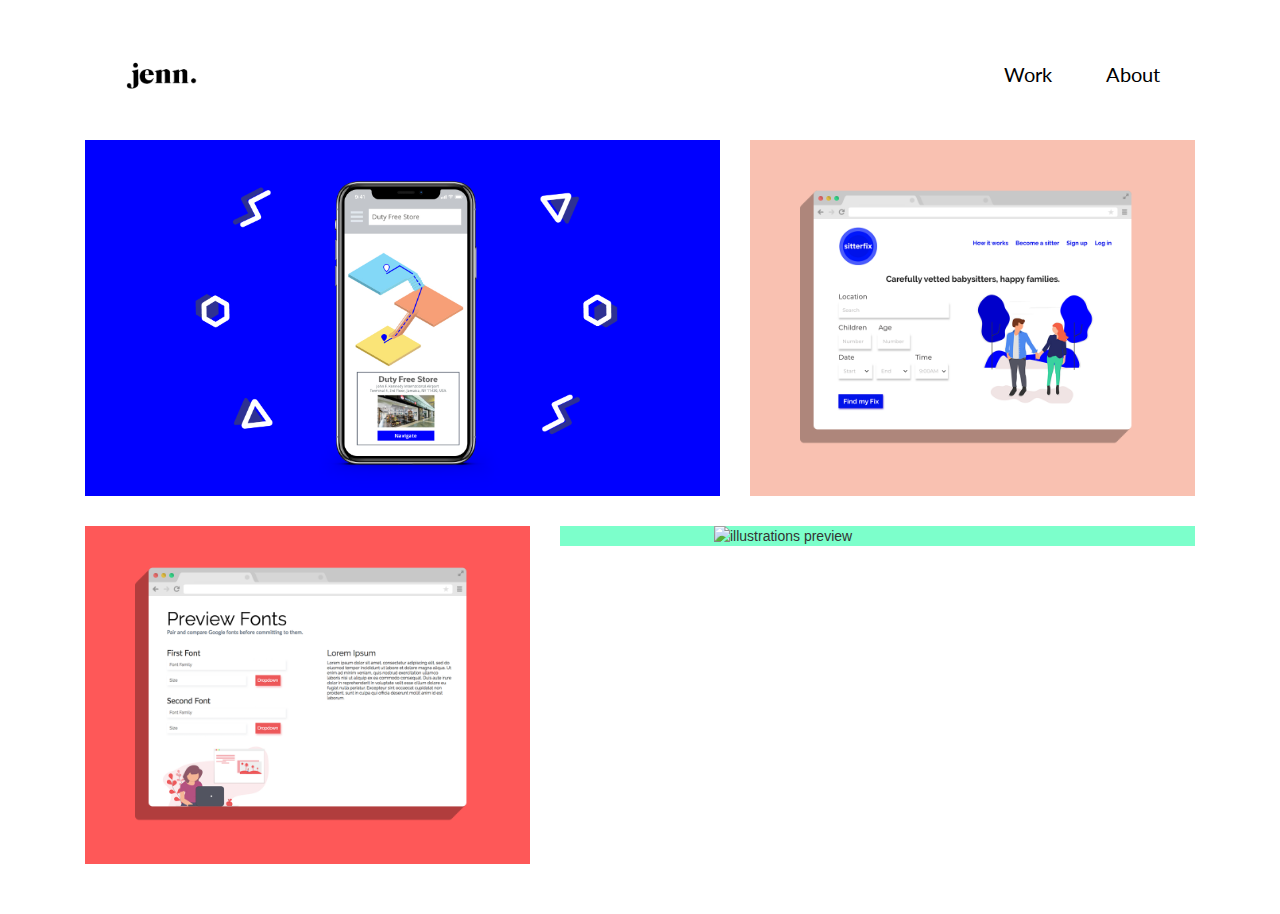
==== index.html @ c3b218ec "renamed work to index.html" ====
<!DOCTYPE html>
<html lang="en">
    <head>
        <title>Jenny Gechen</title>
        <link rel="icon" href="assets/favicon.png">
        <link href="https://fonts.googleapis.com/css?family=Lato:400,700,900" rel="stylesheet">
        <link rel="stylesheet" href="https://maxcdn.bootstrapcdn.com/bootstrap/3.3.7/css/bootstrap.min.css" integrity="sha384-BVYiiSIFeK1dGmJRAkycuHAHRg32OmUcww7on3RYdg4Va+PmSTsz/K68vbdEjh4u" crossorigin="anonymous">
        <link rel="stylesheet" type="text/css" href="css/style.css">
        <script src="https://code.jquery.com/jquery-3.3.1.min.js" integrity="sha256-FgpCb/KJQlLNfOu91ta32o/NMZxltwRo8QtmkMRdAu8=" crossorigin="anonymous"></script>
        <script src="js/script.js"></script>
        <meta charset="utf-8">
    </head>
    <body>
        <div class="container">
            <div class="row navbar-top">
                <div class="">
                    <a href="index.html" class="underline"><img src="assets/name.png" class="name-styling" alt="logo"></a>
                </div>
                <div class="">
                    <div class="nav-links">
                        <p><a href="index.html" class="underline">Work</a></p>
                        <p><a href="about.html" class="underline">About</a></p>
                    </div>
                </div>
            </div>
            <div class="container-fluid">
                <div class="row">
                    <div class="col-md-7">
                        <div class="blue-background project">
                            <img src="assets/navigate-website.png" class="img-resizing navigate-img" alt="navigate preview">
                            <a href="navigate.html">
                                <div class="project-description">
                                    <p class="project-description-text">UX & UI</p>
                                </div>
                            </a>
                        </div>
                    </div>
                    <div class="col-md-5">
                        <div class="peach-background project">
                            <img src="assets/sitterfix-website.png" class="sitterfix-img" alt="sitterfix preview">
                            <a href="sitterfix.html">
                                <div class="project-description">
                                    <p class="project-description-text">UX & Branding</p>
                                </div>
                            </a>
                        </div>
                    </div>
                </div>
                <div class="row hr-spacing"></div>
                <div class="row">
                    <div class="col-md-5">
                        <div class="orange-background project">
                            <img src="assets/compair.png" class="img-resizing" alt="compair preview">
                            <a href="https://jennerate.github.io/compair/index.html">
                                <div class="project-description">
                                    <p class="project-description-text">UX and Coding</p>
                                </div>
                            </a>
                        </div>
                    </div>
                    <div class="col-md-7">
                        <div class="green-background project div-illustration">
                            <img src="assets/yeezy-website.png" class="img-resizing-illustrations" alt="illustrations preview">
                            <a href="http://instagram.com/tabletopmami">
                                <div class="project-description">
                                    <p class="project-description-text">Illustrations</p>
                                </div>
                            </a>
                        </div>
                    </div>
                </div>
            </div>
        </div>
        <div class="footer">
        </div>
    </body>
</html>
---- css/style.css ----
.name-styling {
    width: 8rem;
    margin-top: 1rem;
    height: auto;
    float: left;
}

.underline {
    display: inline;
    position: relative;
  }

.underline:after {
    content: "";
    position: absolute;
    z-index: -1;
    right: 0;
    width: 0;
    top: 3rem;
    background: #000;
    height: 4px;
    transition-property: width;
    transition-duration: 0.3s;
    transition-timing-function: ease-out;
}

.underline:hover:after,
.underline:focus:after,

.underline:active:after {
    left: 0;
    right: auto;
    width: 100%;
}

.nav-links {
    text-align: right;
    margin-top: 1rem;
}

.nav-links a:link {
    color: black;
    font-family: Lato;
    font-weight: 400;
    font-size: 2rem;
    text-decoration: none;
}

.nav-links a:active {
    color: black;
    font-family: Lato;
    font-weight: 400;
    font-size: 2rem;
    text-decoration: none;
}

.nav-links a {
    color: black;
    font-family: Lato;
    font-weight: 400;
    font-size: 2rem;
}

.nav-links p {
    display: inline-block;
    margin: auto;
    margin-left: 5rem;
    text-align: center;
}

.navbar-top {
    margin: 5rem;
}

.blue-background {
    background-color: #0000ff;
}

.img-resizing {
    width: 100%;
    height: auto;
    display: block;
    margin: auto;
}

.sitterfix-img {
    width: 100%;
    height: auto;
    display: block;
    margin: auto;
    padding-top: 2%;
    padding-bottom: 2%;
}
.peach-background {
    background-color: #F9C1B1;
}

.project {
    position: relative;
  }

.project-description {
    position: absolute;
    top: 0;
    bottom: 0;
    left: 0;
    right: 0;
    background: rgba(31, 31, 31, 0.4);
    color: #fff;
    opacity: 0;
    display: flex;
    align-items: center;
    justify-content: center;
    transition: opacity .2s, visibility .2s;
}

.project:hover .project-description {
    visibility: visible;
    opacity: 1;
}

.project-description-text {
    font-family: Futura;
    font-size: 3rem;
}

.orange-background {
    background-color: #FE5858;
}

.div-illustration {
    position: relative;
}

.img-resizing-illustrations {
    width: 51.5%;
    height: auto;
    display: block;
    margin: auto;
}

.green-background {
   background-color: #7CFFCB;    
}

.intro-sentence {
    font-family: Lato;
    font-weight: 700;
    font-size: 5rem;
}

.personal-description {
    font-family: Lato;
    font-size: 3.5rem;
}


.list-styling {
    list-style-type: none;
}

.list-styling li {
    line-height: 3.75rem;
}

.underline-list {
    display: inline;
    position: relative;
  }

.underline-list:after {
    content: "";
    position: absolute;
    z-index: -1;
    right: 0;
    width: 0;
    top: 4rem;
    background: #000;
    height: 4px;
    transition-property: width;
    transition-duration: 0.3s;
    transition-timing-function: ease-out;
}

.underline-list:hover:after,
.underline-list:focus:after,

.underline-list:active:after {
    left: 0;
    right: auto;
    width: 100%;
}

.footer {
    position: relative;
    left: 0;
    bottom: 0;
    width: 100%;
    text-align: center;
    margin: auto;
    padding-top: 5rem;
}
.personal-description a {
    font-size: 3.5rem;
    font-family: Lato;
    color: black;
    font-weight: 700;
}

.personal-description a:active, a:visited, a:focus, a:hover {
    text-decoration: none;
}

.hr-spacing {
    margin-top: 3rem;
}

@media (max-width: 990px) {
    .hr-spacing  {
        margin-top: 0rem;
    }
}

.img-resizing-profile {
    width: 70%;
    height: auto;
    float: right;
}
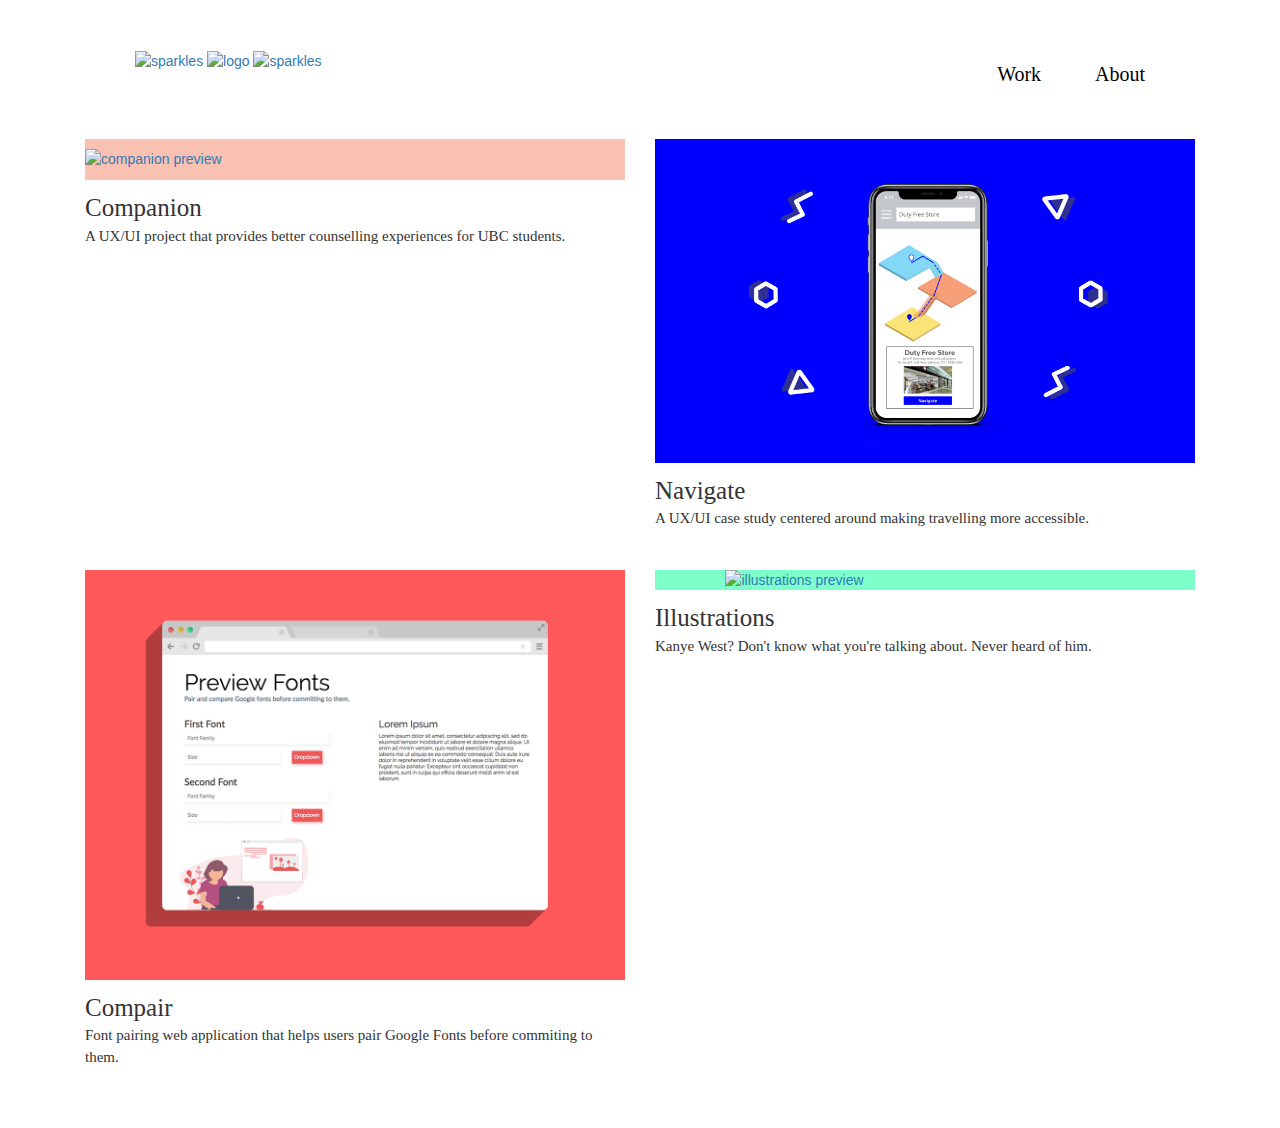
==== commit 8878a653: "building out the jobs page, added some structure as well as assets" ====
--- a/index.html
+++ b/index.html
@@ -2,22 +2,23 @@
 <html lang="en">
     <head>
         <title>Jenny Gechen</title>
-        <link rel="icon" href="assets/favicon.png">
+        <link rel="icon" href="assets/logo.png">
         <link href="https://fonts.googleapis.com/css?family=Lato:400,700,900" rel="stylesheet">
         <link rel="stylesheet" href="https://maxcdn.bootstrapcdn.com/bootstrap/3.3.7/css/bootstrap.min.css" integrity="sha384-BVYiiSIFeK1dGmJRAkycuHAHRg32OmUcww7on3RYdg4Va+PmSTsz/K68vbdEjh4u" crossorigin="anonymous">
+        <meta name="viewport" content="width=device-width, initial-scale=1">
         <link rel="stylesheet" type="text/css" href="css/style.css">
-        <script src="https://code.jquery.com/jquery-3.3.1.min.js" integrity="sha256-FgpCb/KJQlLNfOu91ta32o/NMZxltwRo8QtmkMRdAu8=" crossorigin="anonymous"></script>
-        <script src="js/script.js"></script>
         <meta charset="utf-8">
     </head>
     <body>
         <div class="container">
-            <div class="row navbar-top">
-                <div class="">
-                    <a href="index.html" class="underline"><img src="assets/name.png" class="name-styling" alt="logo"></a>
-                </div>
-                <div class="">
-                    <div class="nav-links">
+            <div class="container-fluid">
+                <div class="row navbar-top">
+                        <a href="index.html" class="alignment">
+                                <img src="assets/sparkles.png" class="sparkles-styling" alt="sparkles">
+                                <img src="assets/logo.png" class="name-styling" alt="logo">
+                                <img src="assets/sparkles.png" class="sparkles-styling" alt="sparkles">
+                            </a>
+                    <div class="nav-links alignment">
                         <p><a href="index.html" class="underline">Work</a></p>
                         <p><a href="about.html" class="underline">About</a></p>
                     </div>
@@ -25,47 +26,51 @@
             </div>
             <div class="container-fluid">
                 <div class="row">
-                    <div class="col-md-7">
-                        <div class="blue-background project">
-                            <img src="assets/navigate-website.png" class="img-resizing navigate-img" alt="navigate preview">
-                            <a href="navigate.html">
-                                <div class="project-description">
-                                    <p class="project-description-text">UX & UI</p>
-                                </div>
-                            </a>
+                    <div class="col-md-6">
+                        <div class="project">
+                            <div class="peach-background">
+                                <a href="https://medium.com/@jenngechen/designing-for-efficiency-8443e73e7fd6" target="_blank" >
+                                    <img src="assets/companion-mocked.png" class="companion-img" alt="companion preview">
+                                </a>
+                            </div>
+                            <p class="project-name">Companion</p>
+                            <p class="project-description">A UX/UI project that provides better counselling experiences for UBC students.</p>
                         </div>
                     </div>
-                    <div class="col-md-5">
-                        <div class="peach-background project">
-                            <img src="assets/sitterfix-website.png" class="sitterfix-img" alt="sitterfix preview">
-                            <a href="sitterfix.html">
-                                <div class="project-description">
-                                    <p class="project-description-text">UX & Branding</p>
+                    <div class="col-md-6">
+                            <div class="project">
+                                <div class="blue-background">
+                                    <a href="https://medium.com/@jenngechen/designing-for-accessibility-34d504dd4005" target="_blank" >
+                                        <img src="assets/navigate-website.png" class="navigate-img" alt="navigate preview">
+                                    </a>
                                 </div>
-                            </a>
+                                <p class="project-name">Navigate</p>
+                                <p class="project-description">A UX/UI case study centered around making travelling more accessible.</p>
+                            </div>
                         </div>
-                    </div>
                 </div>
                 <div class="row hr-spacing"></div>
                 <div class="row">
-                    <div class="col-md-5">
-                        <div class="orange-background project">
-                            <img src="assets/compair.png" class="img-resizing" alt="compair preview">
-                            <a href="https://jennerate.github.io/compair/index.html">
-                                <div class="project-description">
-                                    <p class="project-description-text">UX and Coding</p>
-                                </div>
-                            </a>
+                    <div class="col-md-6">
+                        <div class="project">
+                            <div class="orange-background">
+                                <a href="https://jennerate.github.io/compair/index.html" target="_blank">
+                                    <img src="assets/compair.png" class="compair-resizing" alt="compair preview">
+                                </a>
+                            </div>
+                            <p class="project-name">Compair</p>
+                            <p class="project-description">Font pairing web application that helps users pair Google Fonts before commiting to them.</p>
                         </div>
                     </div>
-                    <div class="col-md-7">
-                        <div class="green-background project div-illustration">
-                            <img src="assets/yeezy-website.png" class="img-resizing-illustrations" alt="illustrations preview">
-                            <a href="http://instagram.com/tabletopmami">
-                                <div class="project-description">
-                                    <p class="project-description-text">Illustrations</p>
-                                </div>
-                            </a>
+                    <div class="col-md-6">
+                        <div class="project div-illustration">
+                            <div class="green-background">
+                                <a href="https://www.instagram.com/tabletopmami/" target="_blank">
+                                    <img src="assets/yeezy-website.png" class="img-resizing-illustrations" alt="illustrations preview">
+                                </a>
+                            </div>
+                            <p class="project-name">Illustrations</p>
+                                <p class="project-description">Kanye West? Don't know what you're talking about. Never heard of him.</p>
                         </div>
                     </div>
                 </div>
@@ -73,5 +78,7 @@
         </div>
         <div class="footer">
         </div>
+        <script src="https://code.jquery.com/jquery-3.3.1.min.js" integrity="sha256-FgpCb/KJQlLNfOu91ta32o/NMZxltwRo8QtmkMRdAu8=" crossorigin="anonymous"></script>
+        <script src="js/script.js"></script>
     </body>
 </html>
--- a/css/style.css
+++ b/css/style.css
@@ -1,8 +1,13 @@
+@font-face {
+    font-family: "Circular-Black";
+    src: url(../types/circular-black.otf);
+    font-family: "Circular-Medium";
+    src: url(../types/circular-medium.otf);
+}
+
 .name-styling {
-    width: 8rem;
-    margin-top: 1rem;
-    height: auto;
-    float: left;
+    width: 5rem;
+    height: auto;
 }
 
 .underline {
@@ -34,13 +39,15 @@
 }
 
 .nav-links {
-    text-align: right;
+    float: right;
     margin-top: 1rem;
 }
 
+
+
 .nav-links a:link {
     color: black;
-    font-family: Lato;
+    font-family: Circular-Medium;
     font-weight: 400;
     font-size: 2rem;
     text-decoration: none;
@@ -48,7 +55,7 @@
 
 .nav-links a:active {
     color: black;
-    font-family: Lato;
+    font-family: Circular-Medium;
     font-weight: 400;
     font-size: 2rem;
     text-decoration: none;
@@ -56,7 +63,7 @@
 
 .nav-links a {
     color: black;
-    font-family: Lato;
+    font-family: Circular-Medium;
     font-weight: 400;
     font-size: 2rem;
 }
@@ -72,18 +79,16 @@
     margin: 5rem;
 }
 
+.alignment {
+    display: inline-block;
+}
+
 .blue-background {
     background-color: #0000ff;
 }
 
-.img-resizing {
-    width: 100%;
-    height: auto;
-    display: block;
-    margin: auto;
-}
-
-.sitterfix-img {
+
+.companion-img, .navigate-img {
     width: 100%;
     height: auto;
     display: block;
@@ -91,6 +96,13 @@
     padding-top: 2%;
     padding-bottom: 2%;
 }
+
+.compair-resizing {
+    width: 100%;
+    height: auto;
+    display: block;
+    margin: auto;
+}
 .peach-background {
     background-color: #F9C1B1;
 }
@@ -99,29 +111,17 @@
     position: relative;
   }
 
+
+.project-name {
+    font-family: "Circular-Medium";
+    font-size: 2.5rem;
+    margin-top: 1rem;
+    margin-bottom: 0;
+}
+
 .project-description {
-    position: absolute;
-    top: 0;
-    bottom: 0;
-    left: 0;
-    right: 0;
-    background: rgba(31, 31, 31, 0.4);
-    color: #fff;
-    opacity: 0;
-    display: flex;
-    align-items: center;
-    justify-content: center;
-    transition: opacity .2s, visibility .2s;
-}
-
-.project:hover .project-description {
-    visibility: visible;
-    opacity: 1;
-}
-
-.project-description-text {
-    font-family: Futura;
-    font-size: 3rem;
+    font-family: "Circular-Medium";
+    font-size: 1.5rem;
 }
 
 .orange-background {
@@ -133,18 +133,19 @@
 }
 
 .img-resizing-illustrations {
-    width: 51.5%;
+    width: 73.9%;
     height: auto;
     display: block;
     margin: auto;
 }
 
 .green-background {
-   background-color: #7CFFCB;    
+   background-color: #7CFFCB; 
+   width: 100%;   
 }
 
 .intro-sentence {
-    font-family: Lato;
+    font-family: Circular-Medium;
     font-weight: 700;
     font-size: 5rem;
 }
@@ -225,4 +226,23 @@
     width: 70%;
     height: auto;
     float: right;
-}+}
+
+.wave-img {
+    width: 5%;
+    height: auto;
+}
+
+.sparkles-styling {
+    width: 2%;
+    animation: mover 1s infinite  alternate;
+}
+
+@keyframes mover {
+    0% { 
+        transform: translateY(-5px); 
+    }
+    100% { 
+        transform: translateY(5px);
+    }
+}
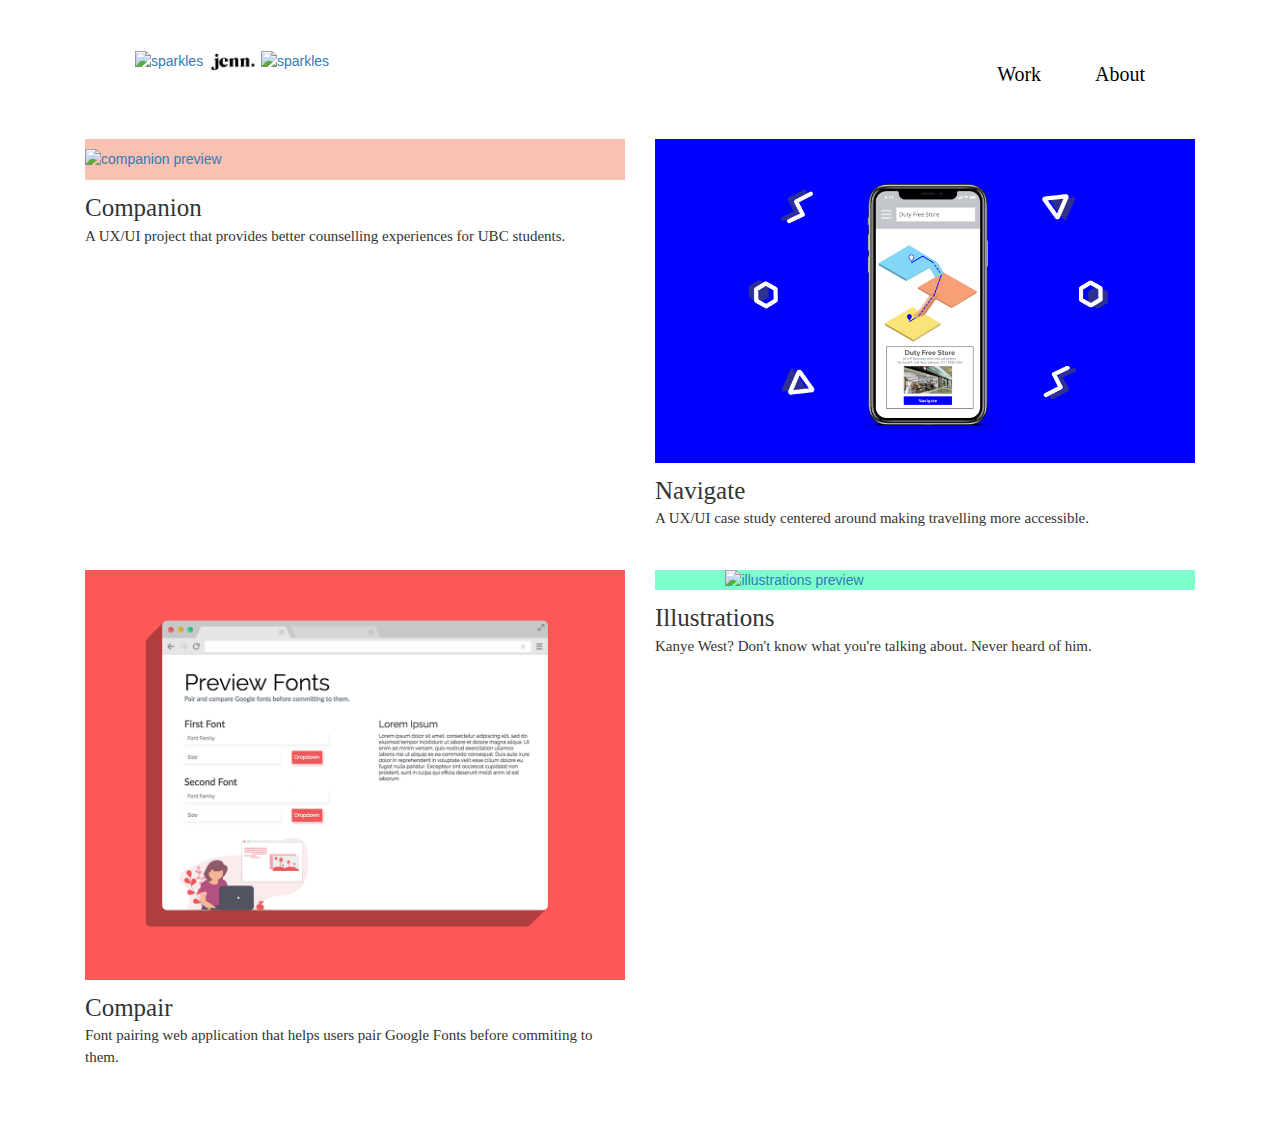
==== commit 86f2b862: "finalized the first reversion of the google jobs redesign project" ====
--- a/index.html
+++ b/index.html
@@ -15,7 +15,7 @@
                 <div class="row navbar-top">
                         <a href="index.html" class="alignment">
                                 <img src="assets/sparkles.png" class="sparkles-styling" alt="sparkles">
-                                <img src="assets/logo.png" class="name-styling" alt="logo">
+                                <img src="assets/name.png" class="name-styling" alt="logo">
                                 <img src="assets/sparkles.png" class="sparkles-styling" alt="sparkles">
                             </a>
                     <div class="nav-links alignment">
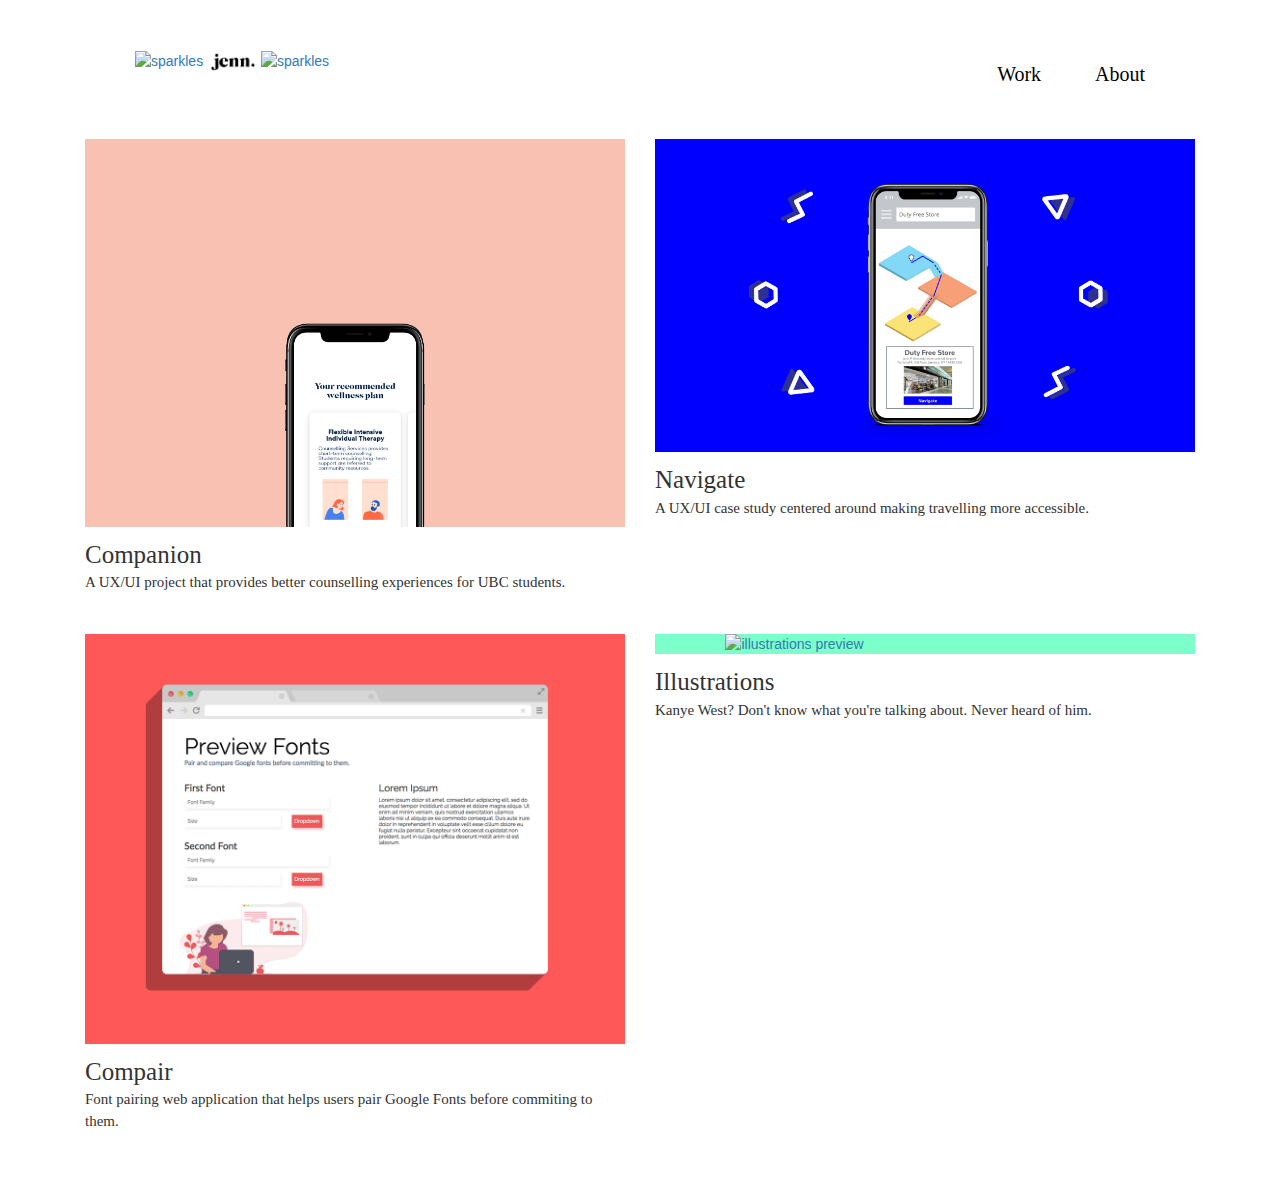
==== commit 98f9d027: "added content for companion" ====
--- a/index.html
+++ b/index.html
@@ -29,8 +29,8 @@
                     <div class="col-md-6">
                         <div class="project">
                             <div class="peach-background">
-                                <a href="https://medium.com/@jenngechen/designing-for-efficiency-8443e73e7fd6" target="_blank" >
-                                    <img src="assets/companion-mocked.png" class="companion-img" alt="companion preview">
+                                <a href="companion.html" target="_blank" >
+                                    <img src="assets/companion-mocked-cropped.png" class="companion-img" alt="companion preview">
                                 </a>
                             </div>
                             <p class="project-name">Companion</p>
--- a/css/style.css
+++ b/css/style.css
@@ -94,9 +94,12 @@
     display: block;
     margin: auto;
     padding-top: 2%;
-    padding-bottom: 2%;
-}
-
+}
+
+
+.companion-img {
+    padding-top: 13.7rem;
+}
 .compair-resizing {
     width: 100%;
     height: auto;
@@ -246,3 +249,4 @@
         transform: translateY(5px);
     }
 }
+
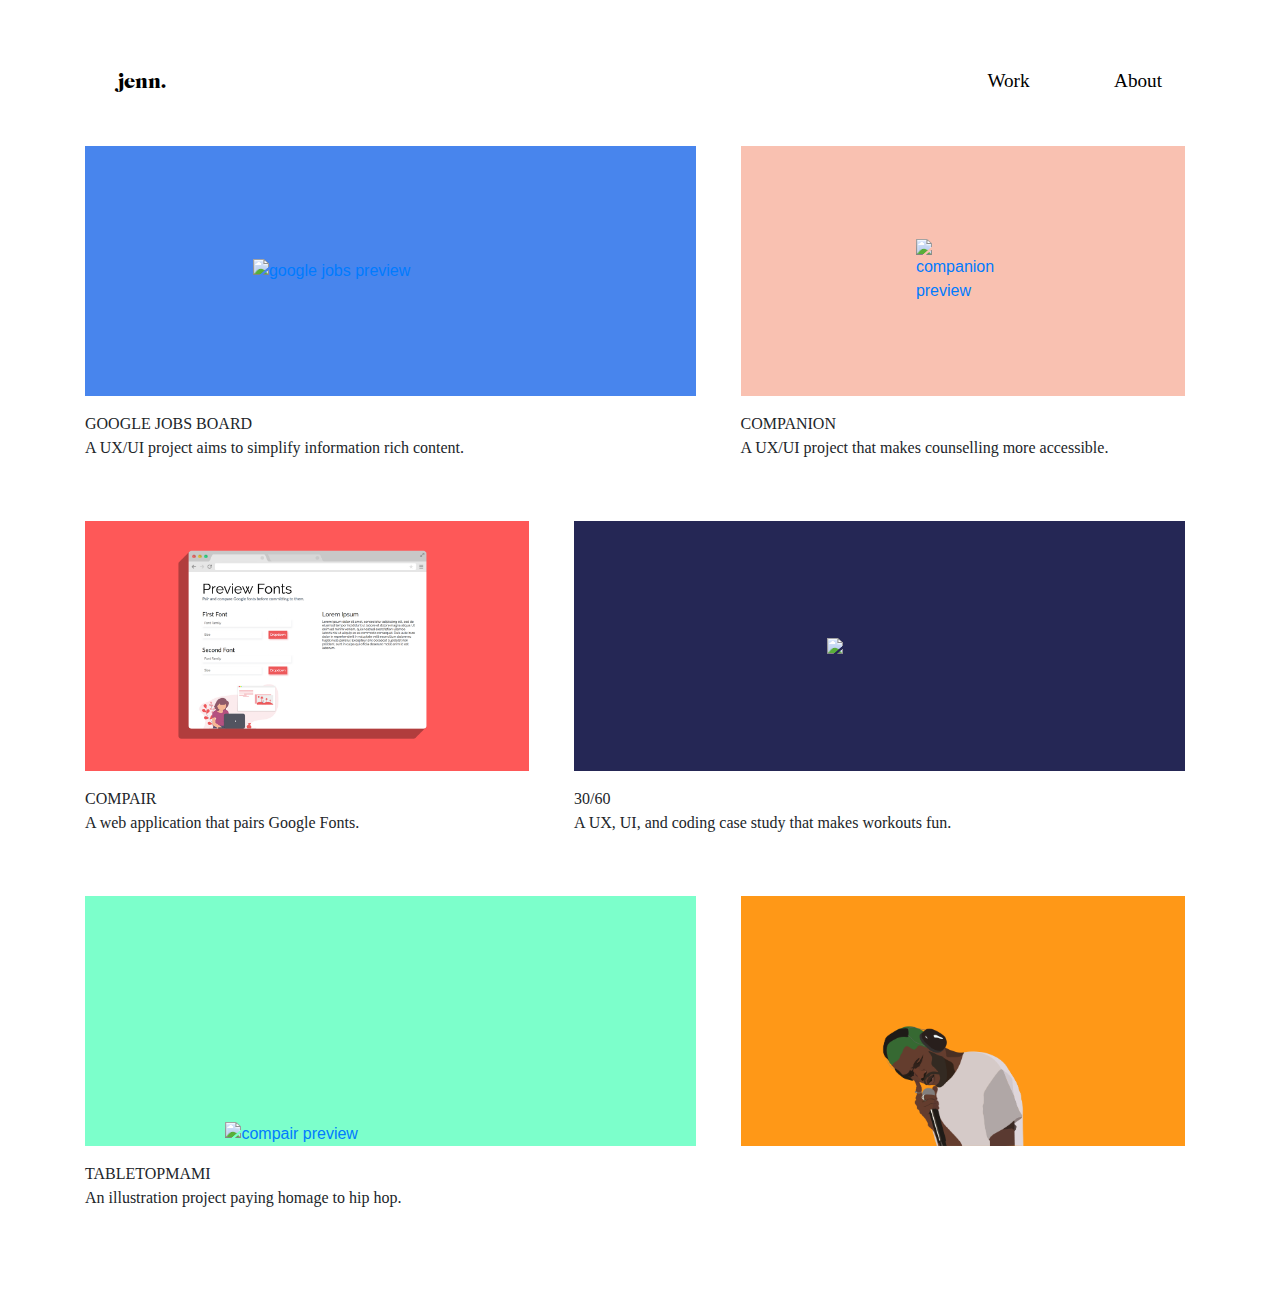
==== commit bc18fd36: "made header for other pages responsive" ====
--- a/index.html
+++ b/index.html
@@ -2,75 +2,109 @@
 <html lang="en">
     <head>
         <title>Jenny Gechen</title>
-        <link rel="icon" href="assets/logo.png">
+        <meta charset="utf-8">
+        <link rel="icon" href="assets/wavinghand.png">
+        <meta name="viewport" content="width=device-width, initial-scale=1">
+        <meta http-equiv="X-UA-Compatible" content="IE=edge">
         <link href="https://fonts.googleapis.com/css?family=Lato:400,700,900" rel="stylesheet">
-        <link rel="stylesheet" href="https://maxcdn.bootstrapcdn.com/bootstrap/3.3.7/css/bootstrap.min.css" integrity="sha384-BVYiiSIFeK1dGmJRAkycuHAHRg32OmUcww7on3RYdg4Va+PmSTsz/K68vbdEjh4u" crossorigin="anonymous">
-        <meta name="viewport" content="width=device-width, initial-scale=1">
-        <link rel="stylesheet" type="text/css" href="css/style.css">
-        <meta charset="utf-8">
+        <link rel="stylesheet" href="https://maxcdn.bootstrapcdn.com/bootstrap/4.0.0/css/bootstrap.min.css" integrity="sha384-Gn5384xqQ1aoWXA+058RXPxPg6fy4IWvTNh0E263XmFcJlSAwiGgFAW/dAiS6JXm" crossorigin="anonymous">
+        <link rel="stylesheet" href="css/style.css"> 
     </head>
     <body>
         <div class="container">
-            <div class="container-fluid">
-                <div class="row navbar-top">
-                        <a href="index.html" class="alignment">
-                                <img src="assets/sparkles.png" class="sparkles-styling" alt="sparkles">
-                                <img src="assets/name.png" class="name-styling" alt="logo">
-                                <img src="assets/sparkles.png" class="sparkles-styling" alt="sparkles">
+            <div class="container-fluid container-web">
+                <header class="header nav-down navbar-shadow">
+                    <div class="row">
+                        <a href="index.html" class="alignment mobile-col web-col-left">
+                            <p class="name-styling">jenn.</p>
+                        </a>
+                        <div class="nav-links alignment web-col-right">
+                            <p><a href="index.html" class="underline">Work</a></p>
+                            <p><a href="about.html" class="underline">About</a></p>
+                        </div>
+                        <div class="dropdown mobile-col">
+                            <a class="btn dropdown-toggle btn-width" href="#" role="button" id="dropdownMenuLink" data-toggle="dropdown" aria-haspopup="true" aria-expanded="false">
+                                <img src="assets/hamburger-menu.svg" class="hamburger-menu-styling">
                             </a>
-                    <div class="nav-links alignment">
-                        <p><a href="index.html" class="underline">Work</a></p>
-                        <p><a href="about.html" class="underline">About</a></p>
-                    </div>
-                </div>
-            </div>
-            <div class="container-fluid">
-                <div class="row">
-                    <div class="col-md-6">
-                        <div class="project">
-                            <div class="peach-background">
-                                <a href="companion.html" target="_blank" >
-                                    <img src="assets/companion-mocked-cropped.png" class="companion-img" alt="companion preview">
-                                </a>
+                            <div class="dropdown-menu pull-right" aria-labelledby="dropdownMenuLink">
+                                <a class="dropdown-item" href="index.html">Home</a>
+                                <a class="dropdown-item" href="about.html">About</a>
                             </div>
-                            <p class="project-name">Companion</p>
-                            <p class="project-description">A UX/UI project that provides better counselling experiences for UBC students.</p>
                         </div>
                     </div>
-                    <div class="col-md-6">
-                            <div class="project">
-                                <div class="blue-background">
-                                    <a href="https://medium.com/@jenngechen/designing-for-accessibility-34d504dd4005" target="_blank" >
-                                        <img src="assets/navigate-website.png" class="navigate-img" alt="navigate preview">
-                                    </a>
+                </header> 
+            </div>
+            <div class="container-fluid header-margin">
+                <div class="row">
+                    <div class="larger-container">
+                        <div class="project">
+                            <a href="google-jobs.html" target="_blank" >
+                                <div class="blue-background" id="img1">
+                                    <img src="assets/google.jpg" class="jobs-img" alt="google jobs preview">
                                 </div>
-                                <p class="project-name">Navigate</p>
-                                <p class="project-description">A UX/UI case study centered around making travelling more accessible.</p>
-                            </div>
+                            </a>
+                            <p class="project-name">Google Jobs Board</p>
+                            <p class="project-description">A UX/UI project aims to simplify information rich content.</p>
                         </div>
+                    </div>
+                    <div class="vr-spacing"></div>
+                    <div class="smaller-container">
+                        <div class="project">
+                            <a href="companion.html" target="_blank" >
+                                <div class="peach-background" id="img2">
+                                    <img src="assets/companion-mocked.png" class="companion-img" alt="companion preview">
+                                </div>
+                            </a>
+                            <p class="project-name">Companion</p>
+                            <p class="project-description">A UX/UI project that makes counselling more accessible.</p>
+                        </div>
+                    </div>
                 </div>
                 <div class="row hr-spacing"></div>
                 <div class="row">
-                    <div class="col-md-6">
+                    <div class="smaller-container">
                         <div class="project">
-                            <div class="orange-background">
-                                <a href="https://jennerate.github.io/compair/index.html" target="_blank">
+                            <a href="https://jennerate.github.io/compair/index.html" target="_blank">
+                                <div class="orange-background" id="img4">
                                     <img src="assets/compair.png" class="compair-resizing" alt="compair preview">
-                                </a>
-                            </div>
+                                </div>
+                            </a>
                             <p class="project-name">Compair</p>
-                            <p class="project-description">Font pairing web application that helps users pair Google Fonts before commiting to them.</p>
+                            <p class="project-description">A web application that pairs Google Fonts.</p>
                         </div>
                     </div>
-                    <div class="col-md-6">
-                        <div class="project div-illustration">
-                            <div class="green-background">
-                                <a href="https://www.instagram.com/tabletopmami/" target="_blank">
-                                    <img src="assets/yeezy-website.png" class="img-resizing-illustrations" alt="illustrations preview">
-                                </a>
+                    <div class="vr-spacing"></div>
+                    <div class="larger-container">
+                        <div class="project">
+                            <a href="https://medium.com/@s93tan/case-study-30-60-f05bd94e14ac" target="_blank" >
+                                <div class="purple-background"  id="img3">
+                                    <img src="assets/3060.png" class="thirtysixtystyling">
+                                </div>
+                            </a>
+                            <p class="project-name">30/60</p>
+                            <p class="project-description">A UX, UI, and coding case study that makes workouts fun.</p>
+                        </div>
+                    </div>
+                </div>
+                <div class="hr-spacing"></div>
+                <div class="row">
+                    <div class="larger-container">
+                        <div class="project">
+                            <a href="https://www.instagram.com/tabletopmami/" target="_blank">
+                                <div class="green-background" id="img4">
+                                    <img src="assets/yeezy-website.png" class="img-resizing-illustrations" alt="compair preview">
+                                </div>
+                            </a>
+                            <p class="project-name">Tabletopmami</p>
+                            <p class="project-description">An illustration project paying homage to hip hop.</p>
+                        </div>
+                    </div>
+                    <div class="vr-spacing"></div>
+                    <div class="smaller-container">
+                        <div class="project">
+                            <div class="pale-orange-background">
+                                <img src="assets/frank.png" class="img-resizing-illustrations">
                             </div>
-                            <p class="project-name">Illustrations</p>
-                                <p class="project-description">Kanye West? Don't know what you're talking about. Never heard of him.</p>
                         </div>
                     </div>
                 </div>
@@ -79,6 +113,9 @@
         <div class="footer">
         </div>
         <script src="https://code.jquery.com/jquery-3.3.1.min.js" integrity="sha256-FgpCb/KJQlLNfOu91ta32o/NMZxltwRo8QtmkMRdAu8=" crossorigin="anonymous"></script>
+        <script src="https://cdnjs.cloudflare.com/ajax/libs/popper.js/1.12.9/umd/popper.min.js" integrity="sha384-ApNbgh9B+Y1QKtv3Rn7W3mgPxhU9K/ScQsAP7hUibX39j7fakFPskvXusvfa0b4Q" crossorigin="anonymous"></script>
+        <script src="https://maxcdn.bootstrapcdn.com/bootstrap/4.0.0/js/bootstrap.min.js" integrity="sha384-JZR6Spejh4U02d8jOt6vLEHfe/JQGiRRSQQxSfFWpi1MquVdAyjUar5+76PVCmYl" crossorigin="anonymous"></script>
+        <script src="https://cdnjs.cloudflare.com/ajax/libs/Chart.js/2.7.2/Chart.bundle.js"></script>
         <script src="js/script.js"></script>
     </body>
 </html>
--- a/css/style.css
+++ b/css/style.css
@@ -5,9 +5,32 @@
     src: url(../types/circular-medium.otf);
 }
 
-.name-styling {
-    width: 5rem;
-    height: auto;
+@font-face {
+    font-family: "CaslonGraphique";
+    src: url(../types/CaslonGraphiqueSHOP-Reg.otf);
+}
+
+
+.name-styling, .name-styling:active, .name-styling:hover {
+    font-family: CaslonGraphique;
+    font-size: 1.2rem;
+    color: black;
+    margin-top: 1.3rem;
+}
+
+.dropdown-content {
+    display: none;
+}
+
+.hamburger-menu-styling {
+    display: none;
+}
+
+.container-web {
+    padding-top: 3rem;
+    padding-left: 3rem;
+    padding-right: 3rem;
+    padding-bottom: 2rem;
 }
 
 .underline {
@@ -21,7 +44,7 @@
     z-index: -1;
     right: 0;
     width: 0;
-    top: 3rem;
+    top: 2rem;
     background: #000;
     height: 4px;
     transition-property: width;
@@ -38,18 +61,32 @@
     width: 100%;
 }
 
+.web-col-left {
+    width: 50%;
+    float: left;
+}
+
+.web-col-right {
+    text-align: right;
+    width: 50%;
+}
+
 .nav-links {
     float: right;
-    margin-top: 1rem;
-}
-
+    margin-top: 1.2rem;
+}
+
+.img-illustration {
+    width: 50vw;
+    height: 50vh;
+}
 
 
 .nav-links a:link {
     color: black;
     font-family: Circular-Medium;
     font-weight: 400;
-    font-size: 2rem;
+    font-size: 1.2rem;
     text-decoration: none;
 }
 
@@ -57,7 +94,7 @@
     color: black;
     font-family: Circular-Medium;
     font-weight: 400;
-    font-size: 2rem;
+    font-size: 1.2rem;
     text-decoration: none;
 }
 
@@ -65,7 +102,7 @@
     color: black;
     font-family: Circular-Medium;
     font-weight: 400;
-    font-size: 2rem;
+    font-size: 1.2rem;
 }
 
 .nav-links p {
@@ -79,83 +116,152 @@
     margin: 5rem;
 }
 
+.mobile-col {
+    display: none;
+}
+
 .alignment {
     display: inline-block;
 }
 
 .blue-background {
-    background-color: #0000ff;
-}
-
-
-.companion-img, .navigate-img {
-    width: 100%;
+    background-color: #4885ed;
+    height: 250px;
+}
+
+.purple-background {
+    background-color: #252755;
+    height: 250px;
+}
+
+
+.top {
+    padding-top: 2.9rem;
+}
+
+.jobs-img {
+    width: 45%;
     height: auto;
     display: block;
     margin: auto;
-    padding-top: 2%;
-}
-
+    position: relative;
+    top: 50%;
+    transform: translateY(-50%);
+}
 
 .companion-img {
-    padding-top: 13.7rem;
-}
-.compair-resizing {
-    width: 100%;
+    width: 21%;
     height: auto;
     display: block;
     margin: auto;
-}
-.peach-background {
-    background-color: #F9C1B1;
-}
-
-.project {
-    position: relative;
-  }
-
-
-.project-name {
-    font-family: "Circular-Medium";
-    font-size: 2.5rem;
-    margin-top: 1rem;
-    margin-bottom: 0;
-}
-
-.project-description {
-    font-family: "Circular-Medium";
-    font-size: 1.5rem;
-}
-
-.orange-background {
-    background-color: #FE5858;
-}
-
-.div-illustration {
-    position: relative;
-}
-
-.img-resizing-illustrations {
-    width: 73.9%;
+    position: relative;
+    top: 50%;
+    transform: translateY(-50%);
+}
+
+
+.thirtysixtystyling {
+    width: 17%;
     height: auto;
     display: block;
     margin: auto;
+    position: relative;
+    top: 50%;
+    transform: translateY(-50%);
+}
+
+
+.illustration-div {
+    width: 50%;
+    display:block;
+    height: auto;
+}
+
+.compair-resizing {
+    width: 75%;
+    height: auto;
+    display: block;
+    margin: auto;
+    position: relative;
+    top: 50%;
+    transform: translateY(-50%);
+}
+
+.peach-background {
+    background-color: #F9C1B1;
+    height: 250px;
+}
+
+.smaller-container {
+    width: 40%;
+    height: 330px;
+}
+
+.larger-container {
+    width: 55%;
+    height: 330px;
+}
+
+.vr-spacing {
+    width: 45px;
+}
+
+.project {
+    position: relative;
+  }
+
+
+.project-name {
+    font-family: "Circular-Medium";
+    font-size: 1rem;
+    margin-top: 1rem;
+    margin-bottom: 0;
+    text-transform: uppercase;
+}
+
+.project-description {
+    font-family: "Circular-Medium";
+    font-size: 1rem;
+}
+
+.orange-background {
+    background-color: #FE5858;
+    height: 250px;
+}
+
+.div-illustration {
+    position: relative;
+}
+
+.img-resizing-illustrations {
+    position: absolute;
+    width: 50%;
+    left: 23%;
+    bottom: 0;
+    height: auto;
+}
+
+.first-line {
+    width: 70%;
+    display: block;
+    margin: auto;
 }
 
 .green-background {
    background-color: #7CFFCB; 
-   width: 100%;   
+   height: 250px;
+   position: relative;
 }
 
 .intro-sentence {
     font-family: Circular-Medium;
     font-weight: 700;
-    font-size: 5rem;
+    font-size: 2rem;
 }
 
 .personal-description {
     font-family: Lato;
-    font-size: 3.5rem;
+    font-size: 1.5rem;
 }
 
 
@@ -178,7 +284,7 @@
     z-index: -1;
     right: 0;
     width: 0;
-    top: 4rem;
+    top: 1.9rem;
     background: #000;
     height: 4px;
     transition-property: width;
@@ -204,8 +310,9 @@
     margin: auto;
     padding-top: 5rem;
 }
+
 .personal-description a {
-    font-size: 3.5rem;
+    font-size: 1.5rem;
     font-family: Lato;
     color: black;
     font-weight: 700;
@@ -216,13 +323,7 @@
 }
 
 .hr-spacing {
-    margin-top: 3rem;
-}
-
-@media (max-width: 990px) {
-    .hr-spacing  {
-        margin-top: 0rem;
-    }
+    height: 45px;
 }
 
 .img-resizing-profile {
@@ -236,17 +337,405 @@
     height: auto;
 }
 
-.sparkles-styling {
-    width: 2%;
-    animation: mover 1s infinite  alternate;
-}
-
-@keyframes mover {
-    0% { 
-        transform: translateY(-5px); 
-    }
-    100% { 
-        transform: translateY(5px);
-    }
-}
-
+.dropdown {
+    display: none;
+}
+
+.pale-orange-background {
+    background-color: #ff9817;
+    height: 250px;
+}
+
+
+@media screen and (min-width: 320px) and (max-width: 321px) {
+    .smaller-container {
+        width: 100vw;
+        height: 70vh !important;
+    }
+
+    .larger-container {
+        width: 100vw;
+        height: 70vh !important;
+    }
+
+    .first-line {
+        width: 90%;
+        display: block;
+        margin: auto;
+        margin-top: 6rem;
+    }
+
+}
+
+@media screen and (min-width: 375px) and (max-width: 376px) and (max-height: 668px) {
+    .smaller-container {
+        width: 100vw;
+        height: 60vh !important;
+    }
+
+    .larger-container {
+        width: 100vw;
+        height: 60vh !important;
+    }
+
+    .first-line {
+        width: 90%;
+        display: block;
+        margin: auto;
+        margin-top: 6rem;
+    }
+
+}
+
+@media screen and (min-width: 375px) and (max-width: 376px) and (min-height: 812px) {
+    .smaller-container {
+        width: 100vw;
+        height: 50vh !important;
+    }
+
+    .larger-container {
+        width: 100vw;
+        height: 50vh !important;
+    }
+    
+    .first-line {
+        width: 90%;
+        display: block;
+        margin: auto;
+        margin-top: 6rem;
+    }
+}
+
+@media screen and (min-width: 411px) and (max-width: 414px) and (max-height: 823px) {
+    .smaller-container {
+        width: 100vw;
+        height: 55vh !important;
+    }
+
+    .larger-container {
+        width: 100vw;
+        height: 55vh !important;
+    }
+
+    .first-line {
+        width: 90%;
+        display: block;
+        margin: auto;
+        margin-top: 6rem;
+    }
+}
+
+
+@media screen and (min-width: 411px) and (max-width: 414px) and (min-height: 823px) {
+    .smaller-container {
+        width: 100vw;
+        height: 50vh !important;
+    }
+
+    .larger-container {
+        width: 100vw;
+        height: 50vh !important;
+    }
+
+    .first-line {
+        width: 90%;
+        display: block;
+        margin: auto;
+        margin-top: 6rem;
+    }
+}
+
+@media screen and (max-width: 500px) {
+    .hamburger-menu-styling {
+        display: inline-block;
+        width: 50%;
+        margin-top: 0.65rem;
+        margin-right: 0.5rem;
+    }
+
+    .nav-links p {
+        display: none;
+    }
+
+    .header-margin {
+        margin-top:2rem;
+    }
+
+    .navbar-shadow {
+        box-shadow: 0 4px 2px -2px rgba(0, 0, 0, 0.05);
+        width: 100%;
+    }
+
+    .name-styling, .name-styling:active, .name-styling:hover {
+        font-family: CaslonGraphique;
+        font-size: 1.5rem;
+        color: black;
+        margin-left: 2.8rem;
+        margin-top: 0.5rem;;
+    }
+    
+    .nav-up {
+        top: -40px; 
+    }
+    
+    header {
+        position: fixed;
+        top: 0;
+        left: 0;
+        height: 50px;
+        transition: top 0.2s ease-in-out;
+        background-color: white;
+        z-index: 100;
+    }
+
+    .container-fluid {
+        padding: 0;
+        width: 100%;
+    }
+
+    .dropdown {
+        display: inline-block;
+        width: 48%;
+    }
+
+    .dropdown-toggle::after {
+        display:none;
+    }
+
+    .btn-width {
+        float: right;
+    }
+
+    .mobile-col {
+        width: 48%;
+    }
+
+    .dropdown-menu {
+        width: 113vw;
+        height: 80px;
+        border-style: none;
+        border-radius: 0px;
+        position: absolute;
+        left: -10px;
+    }
+
+    .dropdown-item {
+        font-family: Lato;
+        font-weight: 700;
+        margin-left: 2rem;
+    }
+
+    .dropdown-item:active {
+        background-color: white;
+        color: black;
+    }
+
+    .web-col-left {
+        width: 0;
+    }
+    
+    .web-col-right {
+    }
+
+    .smaller-container {
+        width: 100vw;
+        height: 65vh;
+    }
+
+    .larger-container {
+        width: 100vw;
+        height: 65vh;
+    }
+
+    .blue-background, .green-background, .pale-orange-background, .peach-background, .orange-background, .purple-background {
+        height: 300px;
+        width: 100vw;
+    }
+
+    .vr-spacing, .hr-spacing {
+        width: 0;
+        height: 0;
+    }
+
+    
+    .project p {
+        margin-left: 1.5rem;
+        margin-right: 1.5rem;
+        font-size: 1rem;
+    }
+
+    .compair-resizing {
+        width: 70%;
+    }
+
+    .jobs-img {
+        width: 65%;
+        padding-top: 0;
+    }
+
+    .thirtysixtystyling {
+        width: 22%;
+    }
+
+    .first-line {
+        width: 90%;
+        display: block;
+        margin: auto;
+        margin-top: 6rem;
+    }
+
+}
+
+
+@media screen and (min-width: 500px) and (max-width: 767px) {
+    .hamburger-menu-styling {
+        display: inline-block;
+        width: 30%;
+        margin-top: 0.6rem;
+        margin-right: 2.21rem;
+    }
+
+    .nav-links p {
+        display: none;
+    }
+
+    .navbar-shadow {
+        box-shadow: 0 4px 2px -2px rgba(0, 0, 0, 0.05);
+        width: 100%;
+    }
+
+    .name-styling, .name-styling:active, .name-styling:hover {
+        font-family: CaslonGraphique;
+        font-size: 1.5rem;
+        color: black;
+        margin-left: 3.2rem;
+        margin-top: 0.5rem;;
+    }
+    
+    .nav-up {
+        top: -40px; 
+    }
+    
+    header {
+        position: fixed;
+        top: 0;
+        left:0;
+        height: 50px;
+        transition: top 0.2s ease-in-out;
+        background-color: white;
+        z-index: 100;
+    }
+
+    .container-fluid {
+        width: 100%;
+    }
+
+    .container {
+        padding: 0;
+        margin: 0;
+    } 
+
+    .project p {
+        margin-left: 1.5rem;
+        margin-right: 1.5rem;
+        font-size: 1.5rem;
+    }
+
+    .compair-resizing {
+        width: 50%;
+    }
+
+    .thirtysixtystyling {
+        width: 22%;
+    }
+
+    .container-web {
+        padding-bottom: 0;
+    }
+
+    .dropdown {
+        display: inline-block;
+        width: 48%;
+    }
+
+    .dropdown-toggle::after {
+        display:none;
+    }
+
+    .btn-width {
+        float: right;
+    }
+
+    .mobile-col {
+        width: 25%;
+    }
+
+    .dropdown-menu {
+        width: 110vw;
+        height: 80px;
+        border-style: none;
+        border-radius: 0px;
+        position: absolute;
+        left: -10px;
+    }
+
+    .dropdown-item {
+        font-family: Lato;
+        font-weight: 700;
+        margin-left: 6rem;
+    }
+
+    .dropdown-item:active {
+        background-color: white;
+        color: black;
+    }
+
+    .web-col-left {
+    }
+    
+    .web-col-right {
+    }
+
+    .jobs-img {
+        width: 75%;
+        height: auto;
+        display: block;
+        margin: auto;
+    }
+
+    .smaller-container {
+        width: 100vw;
+        height: 54vh;
+    }
+
+    .larger-container {
+        width: 100vw;
+        height: 5vh;
+    }
+
+    .jobs-img {
+        width: 50%;
+    }
+
+    .blue-background, .green-background, .pale-orange-background, .peach-background, .orange-background, .purple-background {
+        height: 350px;
+        width: 100vw;
+    }
+
+    .project {
+        width: 100vw;
+    }
+
+    .hr-spacing, .vr-spacing {
+        width: 0;
+        height: 0;
+    }
+}
+
+
+@media screen and (min-width: 767px) and (max-width: 991px) {
+    .vr-spacing {
+        width: 28px;
+    }
+}
+
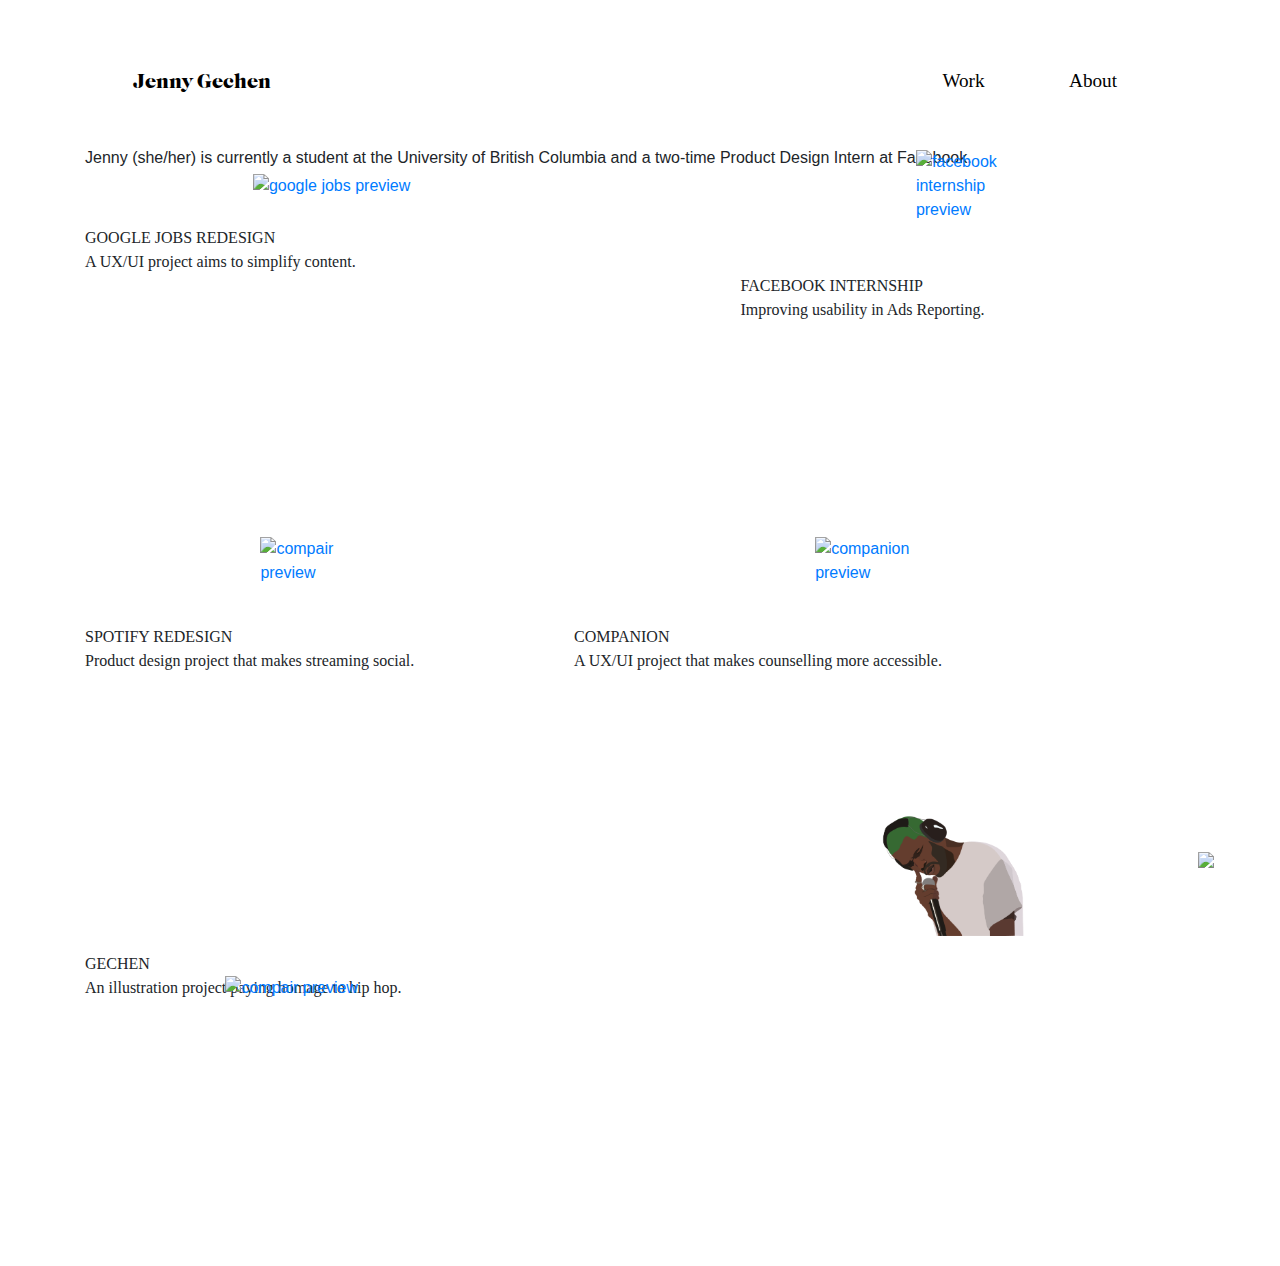
==== commit 50c342fc: "made a copy change" ====
--- a/index.html
+++ b/index.html
@@ -11,12 +11,12 @@
         <link rel="stylesheet" href="css/style.css"> 
     </head>
     <body>
-        <div class="container">
-            <div class="container-fluid container-web">
+    <div class="container">
+        <div class="container-fluid container-web">
                 <header class="header nav-down navbar-shadow">
-                    <div class="row">
+                    <div class="row container-fluid">
                         <a href="index.html" class="alignment mobile-col web-col-left">
-                            <p class="name-styling">jenn.</p>
+                            <p class="name-styling">Jenny Gechen</p>
                         </a>
                         <div class="nav-links alignment web-col-right">
                             <p><a href="index.html" class="underline">Work</a></p>
@@ -32,23 +32,103 @@
                             </div>
                         </div>
                     </div>
-                </header> 
+                </header>
+            </div> 
+        </div>
+        <div class="container">
+            <div class="intro-paragraph">
+                <p>Jenny (she/her) is currently a student at the University of British Columbia and a two-time Product Design Intern at Facebook.</p>        
             </div>
             <div class="container-fluid header-margin">
                 <div class="row">
                     <div class="larger-container">
                         <div class="project">
                             <a href="google-jobs.html" target="_blank" >
-                                <div class="blue-background" id="img1">
+                                <div class="grey-background" id="img1">
                                     <img src="assets/google.jpg" class="jobs-img" alt="google jobs preview">
                                 </div>
                             </a>
-                            <p class="project-name">Google Jobs Board</p>
-                            <p class="project-description">A UX/UI project aims to simplify information rich content.</p>
+                            <p class="project-name">Google Jobs Redesign</p>
+                            <p class="project-description">A UX/UI project aims to simplify content.</p>
                         </div>
                     </div>
                     <div class="vr-spacing"></div>
                     <div class="smaller-container">
+                        <div class="project">
+                            <a href="facebook.html" target="_blank" >
+                                <div class="grey-background" id="img2">
+                                    <img src="assets/f_logo_RGB-Blue_58.png" class="companion-img" alt="facebook internship preview">
+                                </div>
+                            </a>
+                            <p class="project-name">Facebook Internship</p>
+                            <p class="project-description">Improving usability in Ads Reporting.</p>
+                        </div>
+                    </div>
+                </div>
+                <div class="row hr-spacing"></div>
+                <div class="row">
+                    <div class="smaller-container">
+                        <div class="project">
+                            <a href="spotify.html" target="_blank">
+                                <div class="grey-background" id="img4">
+                                    <img src="assets/Spotify_Icon_RGB_White.png" class="companion-img" alt="compair preview">
+                                </div>
+                            </a>
+                            <p class="project-name">Spotify REDESIGN</p>
+                            <p class="project-description">Product design project that makes streaming social.</p>
+                        </div>
+                    </div>
+                    <div class="vr-spacing"></div>
+                    <div class="larger-container">
+                            <div class="project">
+                                <a href="companion.html" target="_blank" >
+                                    <div class="grey-background" id="img2">
+                                        <img src="assets/companion-mocked.png" class="companion-img" alt="companion preview">
+                                    </div>
+                                </a>
+                                <p class="project-name">Companion</p>
+                                <p class="project-description">A UX/UI project that makes counselling more accessible.</p>
+                            </div>
+                        </div>
+                </div>
+                <div class="hr-spacing"></div>
+                <div class="row">
+                    <div class="larger-container">
+                            <div class="project">
+                                <a href="https://www.instagram.com/g.e.c.h.e.n/" target="_blank">
+                                    <div class="grey-background" id="img4">
+                                        <img src="assets/yeezy-website.png" class="img-resizing-illustrations" alt="compair preview">
+                                    </div>
+                                </a>
+                                <p class="project-name">Gechen</p>
+                                <p class="project-description">An illustration project paying homage to hip hop.</p>
+                            </div>
+                        </div>
+                    <div class="vr-spacing"></div>
+                    <div class="smaller-container">
+                        <div class="project">
+                            <div class="grey-background">
+                                <img src="assets/frank.png" class="img-resizing-illustrations">
+                            </div>
+                        </div>
+                    </div>
+                </div>
+            </div>
+            <div class="scroll-up">
+                <img src="assets/pointing-up.png" class="finger" id="finger-btn" onClick="topFunction()">
+            </div>
+        </div>
+        <script src="https://code.jquery.com/jquery-3.3.1.min.js" integrity="sha256-FgpCb/KJQlLNfOu91ta32o/NMZxltwRo8QtmkMRdAu8=" crossorigin="anonymous"></script>
+        <script src="https://cdnjs.cloudflare.com/ajax/libs/popper.js/1.12.9/umd/popper.min.js" integrity="sha384-ApNbgh9B+Y1QKtv3Rn7W3mgPxhU9K/ScQsAP7hUibX39j7fakFPskvXusvfa0b4Q" crossorigin="anonymous"></script>
+        <script src="https://maxcdn.bootstrapcdn.com/bootstrap/4.0.0/js/bootstrap.min.js" integrity="sha384-JZR6Spejh4U02d8jOt6vLEHfe/JQGiRRSQQxSfFWpi1MquVdAyjUar5+76PVCmYl" crossorigin="anonymous"></script>
+        <script src="https://cdnjs.cloudflare.com/ajax/libs/Chart.js/2.7.2/Chart.bundle.js"></script>
+        <script src="js/script.js"></script>
+    </body>
+</html>
+
+
+
+<!-- <div class="smaller-container">
                         <div class="project">
                             <a href="companion.html" target="_blank" >
                                 <div class="peach-background" id="img2">
@@ -58,64 +138,18 @@
                             <p class="project-name">Companion</p>
                             <p class="project-description">A UX/UI project that makes counselling more accessible.</p>
                         </div>
-                    </div>
-                </div>
-                <div class="row hr-spacing"></div>
-                <div class="row">
-                    <div class="smaller-container">
-                        <div class="project">
-                            <a href="https://jennerate.github.io/compair/index.html" target="_blank">
-                                <div class="orange-background" id="img4">
-                                    <img src="assets/compair.png" class="compair-resizing" alt="compair preview">
-                                </div>
-                            </a>
-                            <p class="project-name">Compair</p>
-                            <p class="project-description">A web application that pairs Google Fonts.</p>
-                        </div>
-                    </div>
-                    <div class="vr-spacing"></div>
-                    <div class="larger-container">
-                        <div class="project">
-                            <a href="https://medium.com/@s93tan/case-study-30-60-f05bd94e14ac" target="_blank" >
-                                <div class="purple-background"  id="img3">
-                                    <img src="assets/3060.png" class="thirtysixtystyling">
-                                </div>
-                            </a>
-                            <p class="project-name">30/60</p>
-                            <p class="project-description">A UX, UI, and coding case study that makes workouts fun.</p>
-                        </div>
-                    </div>
-                </div>
-                <div class="hr-spacing"></div>
-                <div class="row">
-                    <div class="larger-container">
-                        <div class="project">
-                            <a href="https://www.instagram.com/tabletopmami/" target="_blank">
-                                <div class="green-background" id="img4">
-                                    <img src="assets/yeezy-website.png" class="img-resizing-illustrations" alt="compair preview">
-                                </div>
-                            </a>
-                            <p class="project-name">Tabletopmami</p>
-                            <p class="project-description">An illustration project paying homage to hip hop.</p>
-                        </div>
-                    </div>
-                    <div class="vr-spacing"></div>
-                    <div class="smaller-container">
-                        <div class="project">
-                            <div class="pale-orange-background">
-                                <img src="assets/frank.png" class="img-resizing-illustrations">
+                    </div> -->
+
+
+
+                    <!-- <div class="smaller-container">
+                            <div class="project">
+                                <a href="https://jennerate.github.io/compair/index.html" target="_blank">
+                                    <div class="orange-background" id="img4">
+                                        <img src="assets/compair.png" class="compair-resizing" alt="compair preview">
+                                    </div>
+                                </a>
+                                <p class="project-name">Compair</p>
+                                <p class="project-description">A web application that pairs Google Fonts.</p>
                             </div>
-                        </div>
-                    </div>
-                </div>
-            </div>
-        </div>
-        <div class="footer">
-        </div>
-        <script src="https://code.jquery.com/jquery-3.3.1.min.js" integrity="sha256-FgpCb/KJQlLNfOu91ta32o/NMZxltwRo8QtmkMRdAu8=" crossorigin="anonymous"></script>
-        <script src="https://cdnjs.cloudflare.com/ajax/libs/popper.js/1.12.9/umd/popper.min.js" integrity="sha384-ApNbgh9B+Y1QKtv3Rn7W3mgPxhU9K/ScQsAP7hUibX39j7fakFPskvXusvfa0b4Q" crossorigin="anonymous"></script>
-        <script src="https://maxcdn.bootstrapcdn.com/bootstrap/4.0.0/js/bootstrap.min.js" integrity="sha384-JZR6Spejh4U02d8jOt6vLEHfe/JQGiRRSQQxSfFWpi1MquVdAyjUar5+76PVCmYl" crossorigin="anonymous"></script>
-        <script src="https://cdnjs.cloudflare.com/ajax/libs/Chart.js/2.7.2/Chart.bundle.js"></script>
-        <script src="js/script.js"></script>
-    </body>
-</html>
+                        </div> -->--- a/css/style.css
+++ b/css/style.css
@@ -10,6 +10,41 @@
     src: url(../types/CaslonGraphiqueSHOP-Reg.otf);
 }
 
+.page-nav a {
+    color: black;
+    display: block;
+    font-family: Circular-Medium;
+    font-weight: 400;
+    font-size: 1.25rem;
+    width: 100%;
+}
+
+.page-nav {
+    position: fixed;
+    left: 10%;
+    z-index: 0;
+    height: 200px;
+
+}
+
+.main-title {
+    font-size: 1.75rem;
+    font-family: Circular-Medium;
+    width: 65%;
+    display: block;
+    margin: auto;
+    margin-bottom: 0.5rem;
+}
+
+.white-bg {
+    background-color: white;
+    position: relative;
+}
+
+
+.mockups-row {
+    margin-bottom: 1rem;
+}
 
 .name-styling, .name-styling:active, .name-styling:hover {
     font-family: CaslonGraphique;
@@ -346,7 +381,318 @@
     height: 250px;
 }
 
-
+/*  */
+
+
+.title {
+    font-family: Circular-Medium;
+    font-size: 1.5rem;
+    color: black;
+    width: 65%;
+    display: block;
+    margin: auto;
+    margin-bottom: 1rem;
+}
+
+.description {
+    text-align: left;
+    font-family: Lato;
+    font-size: 1.2rem;
+    font-weight: 400;
+    color: #38333B;
+    width: 65%;
+    display: block;
+    margin: auto;
+    padding-bottom: 1rem;
+}
+
+.img-resizing-block {
+    width: 65%;
+    display: block;
+    margin: auto;
+    margin-top: 1rem;
+    margin-bottom: 2rem;
+}
+
+.img-resizing-65 {
+    width: 65%;
+    display: block;
+    margin: auto;
+    margin-bottom: 1rem;
+}
+
+.emphasis-text {
+    font-family: Lato;
+    font-weight: 700;
+    font-size: 1.2rem;
+    color: #38333B;
+    width: 65%;
+    display: block;
+    margin: auto;
+    margin-bottom: 1rem;
+}
+
+.goals-title {
+    font-family: Circular-Medium;
+    font-size: 1.2rem;
+    color: black;
+    margin: 0;
+}
+
+.goals-description {
+    font-family: Lato;
+    font-size: 1.2rem;
+    color: black;
+}
+
+.goals-block {
+    width: 65%;
+    display: block;
+    margin: auto;
+}
+
+
+.archetypes-row {
+    width: 65%;
+    display: block;
+    margin: auto;
+    margin-top: 1rem;
+}
+
+.archetype-title {
+    font-family: Circular-Medium;
+    font-size: 1.5rem;
+}
+
+.archetype-description {
+    font-family: Lato;
+    font-weight: 400;
+    font-size: 1.2rem;
+}
+
+.ar-block {
+    width: 49%;
+    display: inline-block;
+    vertical-align: top;
+}
+
+.goals-styling {
+    width: 85%;
+    float: right;
+}
+
+.icon-styling {
+    display: block;
+    margin: auto;
+    margin-top: 0.5rem;
+    width: 5%;
+    height: auto;
+}
+
+.img-resizing {
+    width: 100%;
+    display: block;
+    margin: auto;
+    position: relative;
+}
+
+.video-alignment {
+    display: flex;
+    align-items: center;
+}
+
+.blue-container {
+    background-color: #0086F0;
+    padding: 4rem;
+    position: relative;
+}
+
+
+.video-title {
+    font-family: Circular-Medium;
+    font-size: 2rem;
+    text-align: right;
+    color: white;
+    margin-bottom: 0;
+}
+
+.video-description {
+    width: 80%;
+    float: right;
+    text-align: right;
+    font-family: Lato;
+    font-size: 1.3rem;
+    line-height: 1.3rem;
+    font-weight: 400;
+    color: white;
+}
+
+.scroll-up {
+    position: fixed;
+    bottom: 2rem;
+    right: -2.9rem;
+    width: 8rem;
+}
+
+.finger {
+    width: 30%;
+    height: auto;
+    float: left;
+}
+
+.case-container {
+    width: 100%;
+    padding-right: 15px;
+    padding-left: 15px;
+    margin-right: auto;
+    margin-left: auto;
+}
+
+.vid-block {
+    width: 35%;
+    margin-right: 1rem;
+}
+
+.vid-content {
+    width: 60%;
+}
+
+.img-resizing-block:hover {
+    transform: scale(1.5);
+}
+
+/*  */
+
+/*  */
+
+.description-quote {
+    font-family: Lato, italic;
+    font-size: 1.2rem;
+    font-weight: 400;
+    font-style: italic;
+    width: 65%;
+    display: block;
+    margin: auto;
+    margin-bottom: 1rem;
+}
+
+.li-row {
+    width: 65%;
+    display: block;
+    margin: auto;
+}
+
+.emphasis-text-li {
+    font-family: Lato;
+    font-weight: 700;
+    font-size: 1.2rem;
+    color: black;
+    display: inline-block;
+    width: 23%;
+    text-align: right;
+}
+
+.description-text-li {
+    font-family: Lato;
+    font-weight: 400;
+    font-size: 1.2rem;
+    color: black;
+    display: inline-block;
+    vertical-align: top;
+    word-wrap: break-word;
+    width: 70%;
+    margin-left: 1.2rem;
+}
+
+.question {
+    font-family: Circular-Medium;
+    font-size: 1.2rem;
+    line-height: 1.25;
+    color: black;
+    width: 100%;
+    vertical-align: middle;
+}
+
+.insight {
+    font-family: Lato;
+    font-size: 1.2rem;
+    color: black;
+    width: 100%;
+    vertical-align: middle;
+}
+
+.hovering-a, .hovering-a:hover {
+    color: black;
+    font-family: Lato;
+    font-weight: 700;
+    text-decoration: none;
+}
+
+.chart-container {
+    width: 50%;
+}
+
+.chart-row {
+    width: 65%;
+    display: block;
+    margin: auto;
+    display: flex;
+    align-items: center;
+    margin-bottom: 4rem;
+}
+
+.video-styling-companion {
+    width: 100%;
+    height: auto;
+    z-index: 1;
+    position: relative;
+    width: 65%;
+    display: block;
+    margin: auto;
+    margin-bottom: 2rem;
+}
+
+
+
+.spotify-video-title {
+    color: white;
+    font-family: Circular-Medium;
+    font-weight: 700;
+    font-size: 1.5rem;
+    text-decoration: none;
+}
+
+.spotify-video-description {
+    color: white;
+    font-family: Lato;
+    font-weight: 400;
+    font-size: 2rem;
+    line-height: 2rem;
+    text-decoration: none;
+    padding-right: 1rem;
+}
+
+.spotify-container {
+    background-color: #1DB954;
+    padding: 4rem;
+    position: relative;
+}
+
+.col-spotify {
+    width: 25%;
+}
+
+.vid-block-spotify {
+    width: 55%;
+}
+
+.slide-styling {
+    width: 100%;
+    height: 70%;
+    margin-bottom: 1rem;
+}
+
+/*  */
 @media screen and (min-width: 320px) and (max-width: 321px) {
     .smaller-container {
         width: 100vw;
@@ -365,6 +711,91 @@
         margin-top: 6rem;
     }
 
+    .case-container {
+        margin-top: 4rem;
+    }
+
+    .description, .title, .main-title, .video-description, .emphasis-text, .archetypes-row, .img-resizing-block, .img-resizing-65, .img-resizing, .goals-block {
+        width: 95%;
+        display: block;
+        margin: auto;
+    }
+
+    .img-resizing-block, .img-resizing-65, .img-resizing {
+        margin-bottom: 1rem;
+    }
+
+    .ar-block {
+        width: 100%;
+    }
+
+    .blue-container {
+        padding-top: 1rem;
+        padding-bottom: 1rem;
+        padding-left: 0;
+        padding-right: 0;
+    }
+
+    .vid-block {
+        width: 90%;
+        margin-right: 0;
+        display: block;
+        margin: auto;
+        margin-bottom: 1rem;
+    }
+    
+    .vid-content {
+        width: 90%;
+        display: block;
+        margin: auto;
+    }
+
+    .video-title {
+        font-family: Circular-Medium;
+        font-size: 1.2rem;
+        text-align: center;
+        color: white;
+        margin-bottom: 0;
+    }
+    
+    .video-description {
+        width: 100%;
+        text-align: center;
+        font-family: Lato;
+        font-size: 1rem;
+        line-height: 1rem;
+        font-weight: 400;
+        color: white;
+        margin-bottom: 1rem;
+        display: block;
+        margin: auto;
+    }
+
+
+    .description-quote, .video-styling-companion, .chart-row, .li-row, .description-text-li, .emphasis-text-li {
+        width: 95%;
+    }
+
+    .description-text-li {
+        margin-left: 0;
+    }
+
+    .video-styling-companion {
+        margin-bottom: 2rem;
+    }
+
+    .emphasis-text-li {
+        text-align: left;
+    }
+
+    .chart-container {
+        width: 95%;
+    }
+
+    .chart-row {
+        display: block;
+    }
+
 }
 
 @media screen and (min-width: 375px) and (max-width: 376px) and (max-height: 668px) {
@@ -385,6 +816,30 @@
         margin-top: 6rem;
     }
 
+    .description-quote, .video-styling-companion, .chart-row, .li-row, .description-text-li, .emphasis-text-li {
+        width: 95%;
+    }
+
+    .description-text-li {
+        margin-left: 0;
+    }
+
+    .video-styling-companion {
+        margin-bottom: 2rem;
+    }
+
+    .emphasis-text-li {
+        text-align: left;
+    }
+
+    .chart-container {
+        width: 95%;
+    }
+
+    .chart-row {
+        display: block;
+    }
+
 }
 
 @media screen and (min-width: 375px) and (max-width: 376px) and (min-height: 812px) {
@@ -423,6 +878,92 @@
         margin: auto;
         margin-top: 6rem;
     }
+
+    .case-container {
+        margin-top: 4rem;
+    }
+
+    .description, .title, .main-title, .video-description, .emphasis-text, .archetypes-row, .img-resizing-block, .img-resizing-65, .img-resizing, .goals-block {
+        width: 95%;
+        display: block;
+        margin: auto;
+    }
+
+    .img-resizing-block, .img-resizing-65, .img-resizing {
+        margin-bottom: 1rem;
+    }
+
+    .ar-block {
+        width: 100%;
+    }
+
+    .blue-container {
+        padding-top: 1rem;
+        padding-bottom: 1rem;
+        padding-left: 0;
+        padding-right: 0;
+    }
+
+    .vid-block {
+        width: 90%;
+        margin-right: 0;
+        display: block;
+        margin: auto;
+        margin-bottom: 1rem;
+
+    }
+    
+    .vid-content {
+        width: 90%;
+        display: block;
+        margin: auto;
+    }
+
+    .video-title {
+        font-family: Circular-Medium;
+        font-size: 1.2rem;
+        text-align: center;
+        color: white;
+        margin-bottom: 0;
+    }
+    
+    .video-description {
+        width: 100%;
+        text-align: center;
+        font-family: Lato;
+        font-size: 1rem;
+        line-height: 1rem;
+        font-weight: 400;
+        color: white;
+        margin-bottom: 1rem;
+        display: block;
+        margin: auto;
+    }
+
+    .description-quote, .video-styling-companion, .chart-row, .li-row, .description-text-li, .emphasis-text-li {
+        width: 95%;
+    }
+
+    .description-text-li {
+        margin-left: 0;
+    }
+
+    .video-styling-companion {
+        margin-bottom: 2rem;
+    }
+
+    .emphasis-text-li {
+        text-align: left;
+    }
+
+    .chart-container {
+        width: 95%;
+    }
+
+    .chart-row {
+        display: block;
+    }
+
 }
 
 
@@ -443,6 +984,92 @@
         margin: auto;
         margin-top: 6rem;
     }
+
+    .case-container {
+        margin-top: 4rem;
+    }
+
+    .description, .title, .main-title, .video-description, .emphasis-text, .archetypes-row, .img-resizing-block, .img-resizing-65, .img-resizing, .goals-block {
+        width: 95%;
+        display: block;
+        margin: auto;
+    }
+
+    .img-resizing-block, .img-resizing-65, .img-resizing {
+        margin-bottom: 1rem;
+    }
+
+    .ar-block {
+        width: 100%;
+    }
+
+    .blue-container {
+        padding-top: 1rem;
+        padding-bottom: 1rem;
+        padding-left: 0;
+        padding-right: 0;
+    }
+
+    .vid-block {
+        width: 90%;
+        margin-right: 0;
+        display: block;
+        margin: auto;
+        margin-bottom: 1rem;
+
+    }
+    
+    .vid-content {
+        width: 90%;
+        display: block;
+        margin: auto;
+    }
+
+    .video-title {
+        font-family: Circular-Medium;
+        font-size: 1.2rem;
+        text-align: center;
+        color: white;
+        margin-bottom: 0;
+    }
+    
+    .video-description {
+        width: 100%;
+        text-align: center;
+        font-family: Lato;
+        font-size: 1rem;
+        line-height: 1rem;
+        font-weight: 400;
+        color: white;
+        margin-bottom: 1rem;
+        display: block;
+        margin: auto;
+    }
+
+    .description-quote, .video-styling-companion, .chart-row, .li-row, .description-text-li, .emphasis-text-li {
+        width: 95%;
+    }
+
+    .description-text-li {
+        margin-left: 0;
+    }
+
+    .video-styling-companion {
+        margin-bottom: 2rem;
+    }
+
+    .emphasis-text-li {
+        text-align: left;
+    }
+
+    .chart-container {
+        width: 95%;
+    }
+
+    .chart-row {
+        display: block;
+    }
+
 }
 
 @media screen and (max-width: 500px) {
@@ -522,7 +1149,7 @@
     .dropdown-item {
         font-family: Lato;
         font-weight: 700;
-        margin-left: 2rem;
+        margin-left: 4rem;
     }
 
     .dropdown-item:active {
@@ -582,6 +1209,91 @@
         display: block;
         margin: auto;
         margin-top: 6rem;
+    }
+
+    .case-container {
+        margin-top: 4rem;
+    }
+
+    .description, .title, .main-title, .video-description, .emphasis-text, .archetypes-row, .img-resizing-block, .img-resizing-65, .img-resizing, .goals-block {
+        width: 95%;
+        display: block;
+        margin: auto;
+    }
+
+    .img-resizing-block, .img-resizing-65, .img-resizing {
+        margin-bottom: 1rem;
+    }
+
+    .ar-block {
+        width: 100%;
+    }
+
+    .blue-container {
+        padding-top: 1rem;
+        padding-bottom: 1rem;
+        padding-left: 0;
+        padding-right: 0;
+    }
+
+    .vid-block {
+        width: 90%;
+        margin-right: 0;
+        display: block;
+        margin: auto;
+        margin-bottom: 1rem;
+
+    }
+    
+    .vid-content {
+        width: 90%;
+        display: block;
+        margin: auto;
+    }
+
+    .video-title {
+        font-family: Circular-Medium;
+        font-size: 1.2rem;
+        text-align: center;
+        color: white;
+        margin-bottom: 0;
+    }
+    
+    .video-description {
+        width: 100%;
+        text-align: center;
+        font-family: Lato;
+        font-size: 1rem;
+        line-height: 1rem;
+        font-weight: 400;
+        color: white;
+        margin-bottom: 1rem;
+        display: block;
+        margin: auto;
+    }
+
+    .description-quote, .video-styling-companion, .chart-row, .li-row, .description-text-li, .emphasis-text-li {
+        width: 95%;
+    }
+
+    .description-text-li {
+        margin-left: 0;
+    }
+
+    .video-styling-companion {
+        margin-bottom: 2rem;
+    }
+
+    .emphasis-text-li {
+        text-align: left;
+    }
+
+    .chart-container {
+        width: 95%;
+    }
+
+    .chart-row {
+        display: block;
     }
 
 }
@@ -730,6 +1442,90 @@
         width: 0;
         height: 0;
     }
+
+    .case-container {
+        margin-top: 4rem;
+    }
+
+    .description, .title, .main-title, .video-description, .emphasis-text, .archetypes-row, .img-resizing-block, .img-resizing-65, .img-resizing, .goals-block {
+        width: 95%;
+        display: block;
+        margin: auto;
+    }
+
+    .img-resizing-block, .img-resizing-65, .img-resizing {
+        margin-bottom: 1rem;
+    }
+
+    .ar-block {
+        width: 100%;
+    }
+
+    .blue-container {
+        padding-top: 1rem;
+        padding-bottom: 1rem;
+        padding-left: 0;
+        padding-right: 0;
+    }
+
+    .vid-block {
+        width: 90%;
+        margin-right: 0;
+        display: block;
+        margin: auto;
+        margin-bottom: 1rem;
+    }
+    
+    .vid-content {
+        width: 90%;
+        display: block;
+        margin: auto;
+    }
+
+    .video-title {
+        font-family: Circular-Medium;
+        font-size: 1.2rem;
+        text-align: center;
+        color: white;
+        margin-bottom: 0;
+    }
+    
+    .video-description {
+        width: 100%;
+        text-align: center;
+        font-family: Lato;
+        font-size: 1rem;
+        line-height: 1rem;
+        font-weight: 400;
+        color: white;
+        display: block;
+        margin: auto;
+    }
+
+    .description-quote, .video-styling-companion, .chart-row, .li-row, .description-text-li, .emphasis-text-li {
+        width: 95%;
+    }
+
+    .description-text-li {
+        margin-left: 0;
+    }
+
+    .video-styling-companion {
+        margin-bottom: 2rem;
+    }
+
+    .emphasis-text-li {
+        text-align: left;
+    }
+
+    .chart-container {
+        width: 95%;
+    }
+
+    .chart-row {
+        display: block;
+    }
+
 }
 
 
